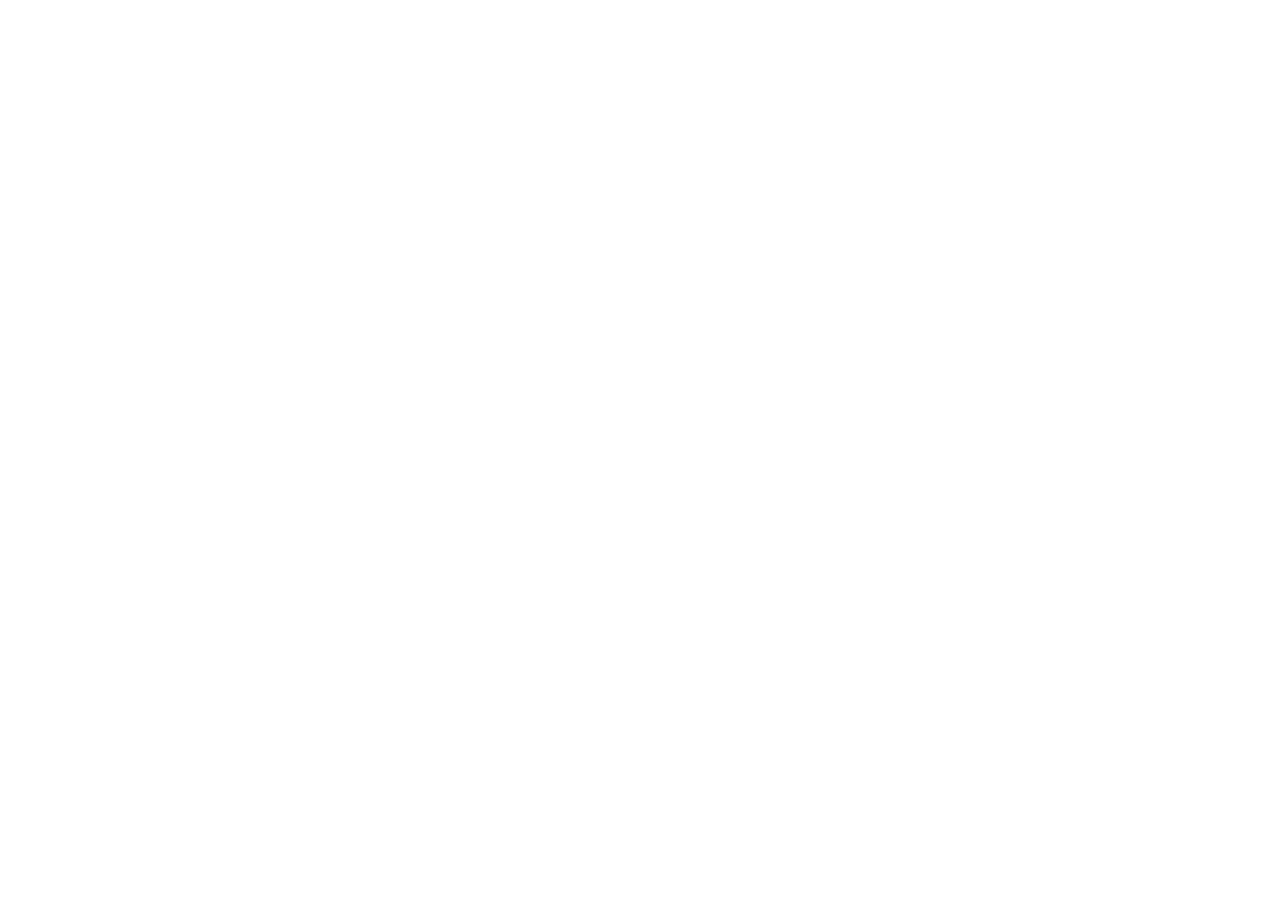
==== index.html @ 6540b945 "Add files via upload" ====
<!DOCTYPE html>
<html lang="en">
<head>
    <meta charset="UTF-8">
    <meta name="viewport" content="width=device-width, initial-scale=1.0">
    <title>consultora</title>
    <link rel="stylesheet" href="style.css">
</head>
<body>
    
</body>
</html>
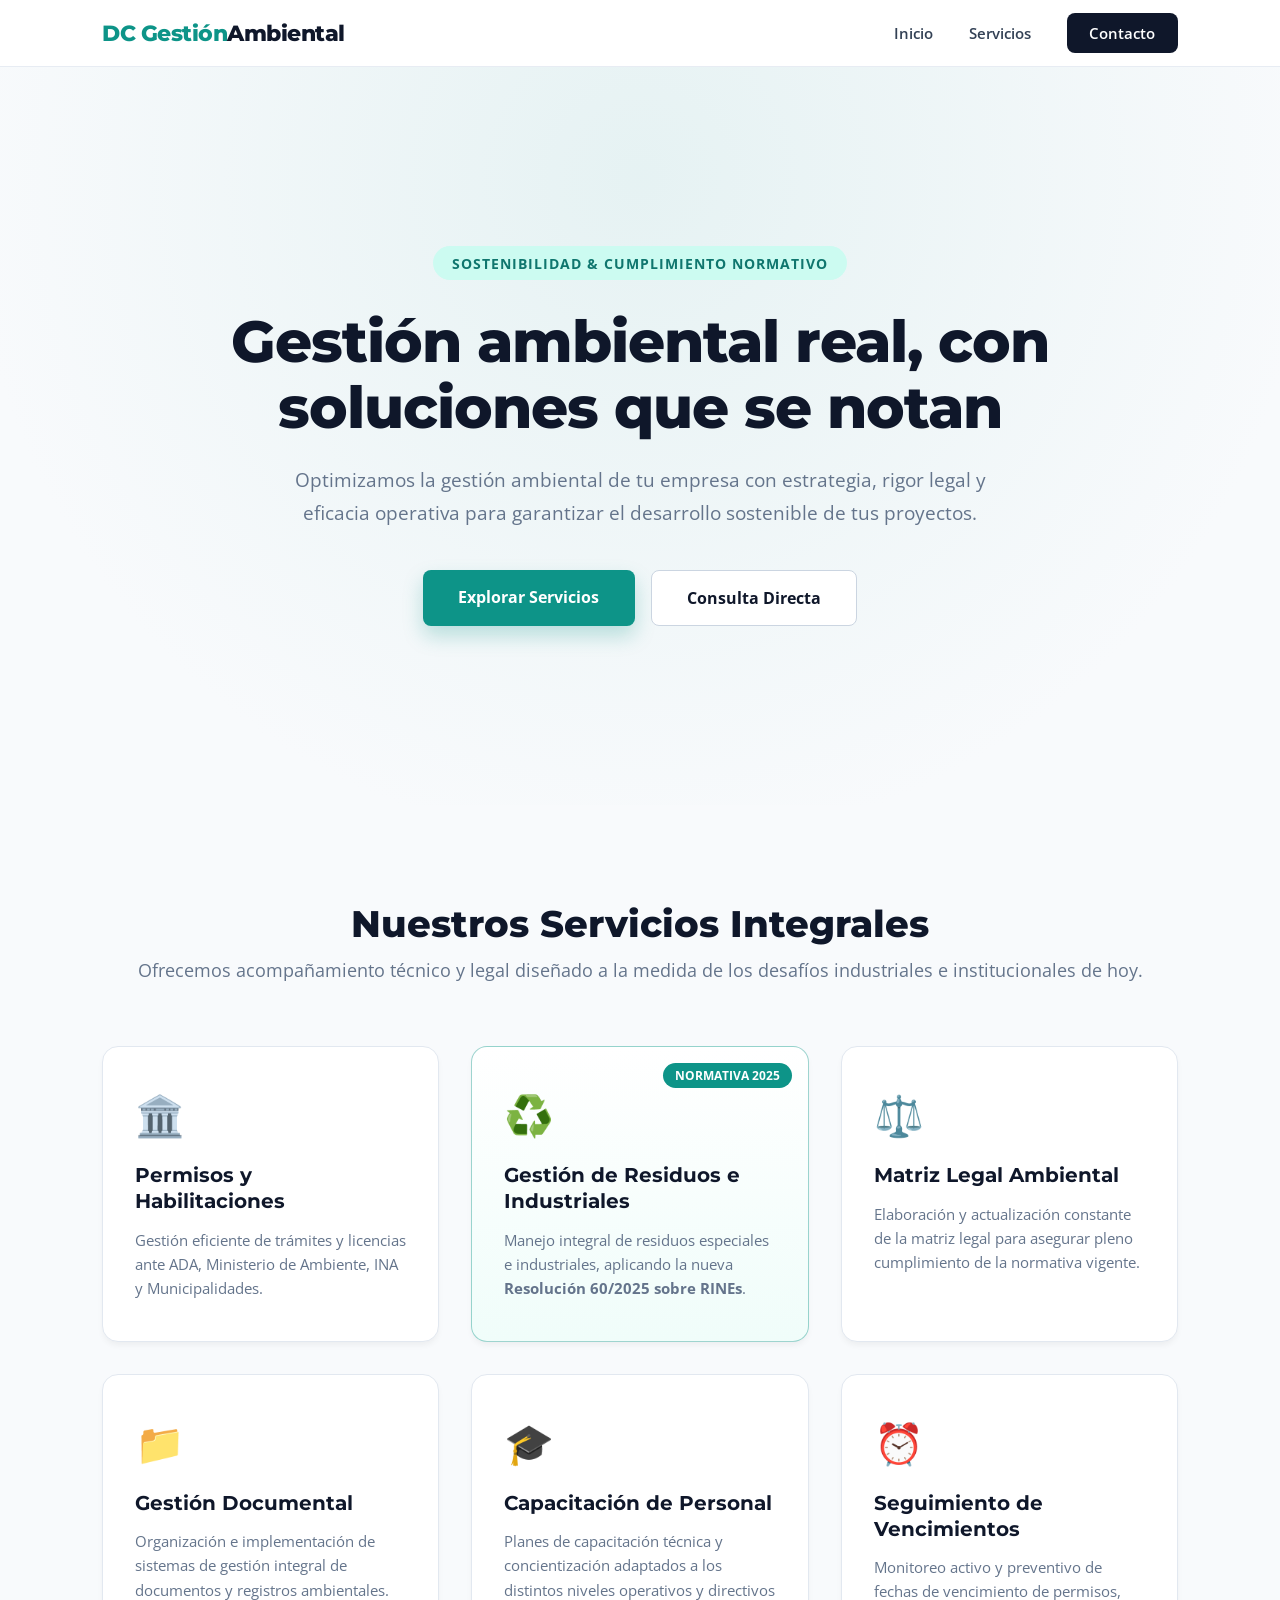
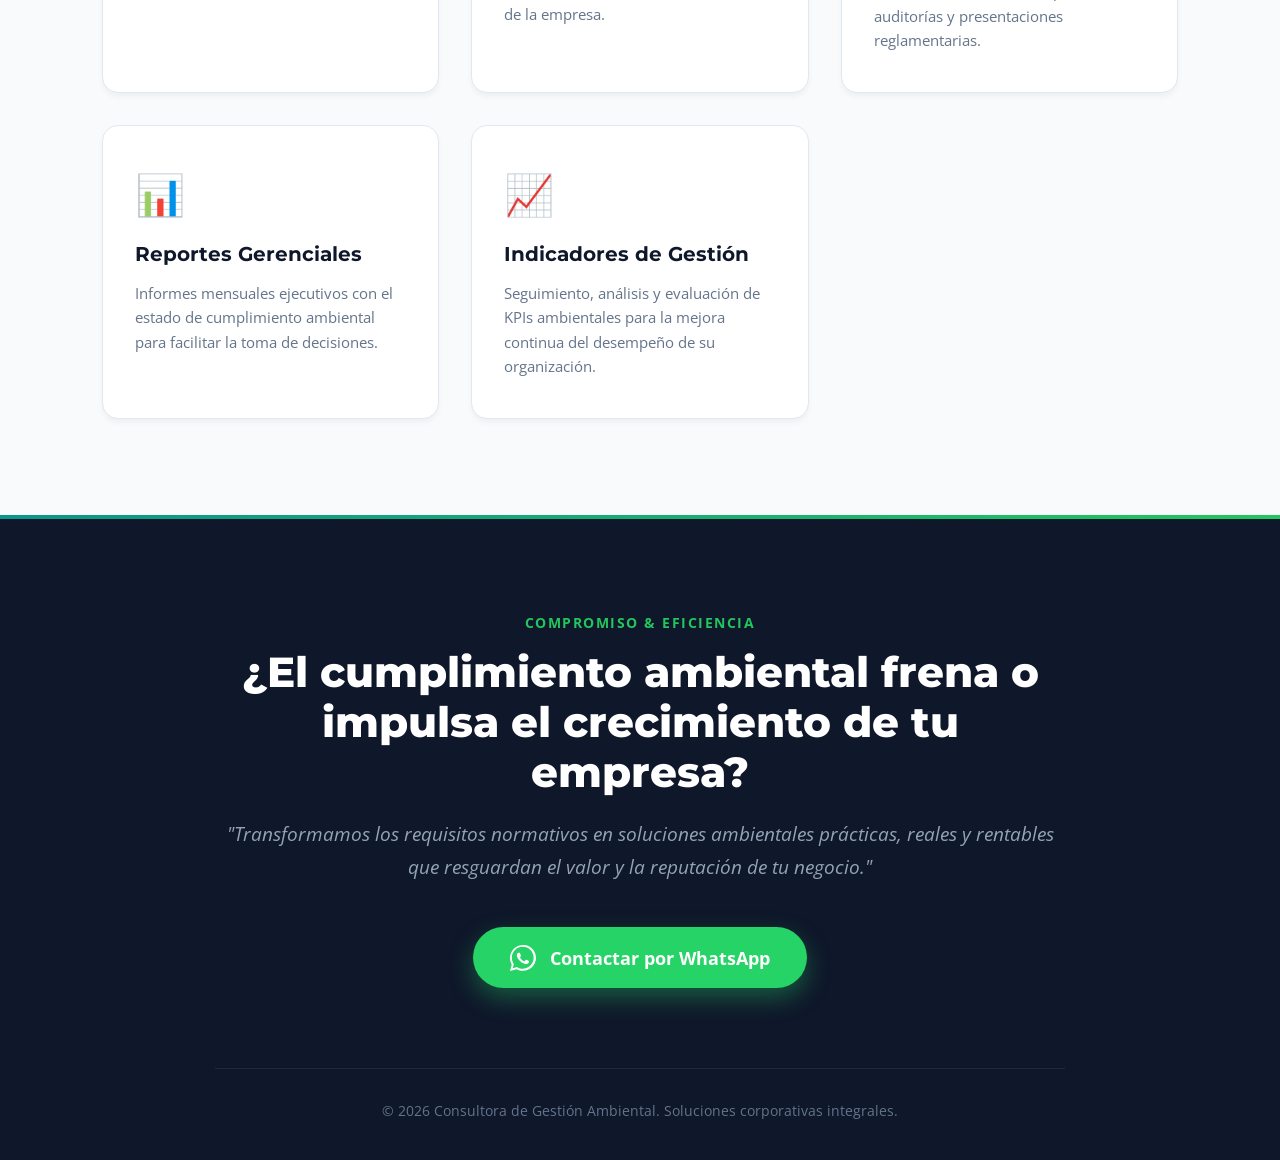
==== commit 3666717b: "Add files via upload" ====
--- a/index.html
+++ b/index.html
@@ -1,12 +1,123 @@
 <!DOCTYPE html>
-<html lang="en">
+<html lang="es">
 <head>
     <meta charset="UTF-8">
     <meta name="viewport" content="width=device-width, initial-scale=1.0">
-    <title>consultora</title>
-    <link rel="stylesheet" href="style.css">
+    <title>Consultora de Gestión Ambiental</title>
+    <link rel="stylesheet" href="stile.css">
+    <link rel="preconnect" href="https://fonts.googleapis.com">
+    <link rel="preconnect" href="https://fonts.gstatic.com" crossorigin>
+    <link href="https://fonts.googleapis.com/css2?family=Montserrat:wght@400;600;700;800&family=Open+Sans:wght@400;500;600;700&display=swap" rel="stylesheet">
 </head>
 <body>
-    
+
+    <!-- Header Navigation -->
+    <header class="navbar">
+        <div class="logo">
+            <span class="logo-accent">DC Gestión</span>Ambiental
+        </div>
+        <nav>
+            <a href="#inicio">Inicio</a>
+            <a href="#servicios">Servicios</a>
+            <a href="#contacto" class="btn-nav">Contacto</a>
+        </nav>
+    </header>
+
+    <!-- Hero Section -->
+    <section id="inicio" class="hero">
+        <div class="hero-content">
+            <span class="badge">Sostenibilidad & Cumplimiento Normativo</span>
+            <h1>Gestión ambiental real, con soluciones que se notan</h1>
+            <p>Optimizamos la gestión ambiental de tu empresa con estrategia, rigor legal y eficacia operativa para garantizar el desarrollo sostenible de tus proyectos.</p>
+            <div class="hero-buttons">
+                <a href="#servicios" class="btn-main">Explorar Servicios</a>
+                <a href="https://wa.me/542324520026?text=Hola,%20quisiera%20consultar%20por%20los%20servicios%20de%20gesti%C3%B3n%20ambiental." class="btn-secondary-wsp" target="_blank" rel="noopener">
+                    Consulta Directa
+                </a>
+            </div>
+        </div>
+    </section>
+
+    <!-- Services Section -->
+    <section id="servicios" class="services">
+        <div class="section-title">
+            <h2>Nuestros Servicios Integrales</h2>
+            <p>Ofrecemos acompañamiento técnico y legal diseñado a la medida de los desafíos industriales e institucionales de hoy.</p>
+        </div>
+        <div class="cards-grid">
+
+            <div class="card">
+                <div class="card-icon">🏛️</div>
+                <h3>Permisos y Habilitaciones</h3>
+                <p>Gestión eficiente de trámites y licencias ante ADA, Ministerio de Ambiente, INA y Municipalidades.</p>
+            </div>
+
+            <div class="card card-featured">
+                <div class="featured-tag">Normativa 2025</div>
+                <div class="card-icon">♻️</div>
+                <h3>Gestión de Residuos e Industriales</h3>
+                <p>Manejo integral de residuos especiales e industriales, aplicando la nueva <strong>Resolución 60/2025 sobre RINEs</strong>.</p>
+            </div>
+
+            <div class="card">
+                <div class="card-icon">⚖️</div>
+                <h3>Matriz Legal Ambiental</h3>
+                <p>Elaboración y actualización constante de la matriz legal para asegurar pleno cumplimiento de la normativa vigente.</p>
+            </div>
+
+            <div class="card">
+                <div class="card-icon">📁</div>
+                <h3>Gestión Documental</h3>
+                <p>Organización e implementación de sistemas de gestión integral de documentos y registros ambientales.</p>
+            </div>
+
+            <div class="card">
+                <div class="card-icon">🎓</div>
+                <h3>Capacitación de Personal</h3>
+                <p>Planes de capacitación técnica y concientización adaptados a los distintos niveles operativos y directivos de la empresa.</p>
+            </div>
+
+            <div class="card">
+                <div class="card-icon">⏰</div>
+                <h3>Seguimiento de Vencimientos</h3>
+                <p>Monitoreo activo y preventivo de fechas de vencimiento de permisos, auditorías y presentaciones reglamentarias.</p>
+            </div>
+
+            <div class="card">
+                <div class="card-icon">📊</div>
+                <h3>Reportes Gerenciales</h3>
+                <p>Informes mensuales ejecutivos con el estado de cumplimiento ambiental para facilitar la toma de decisiones.</p>
+            </div>
+
+            <div class="card">
+                <div class="card-icon">📈</div>
+                <h3>Indicadores de Gestión</h3>
+                <p>Seguimiento, análisis y evaluación de KPIs ambientales para la mejora continua del desempeño de su organización.</p>
+            </div>
+
+        </div>
+    </section>
+
+    <!-- Footer & Contact CTA -->
+    <footer id="contacto" class="footer">
+        <div class="footer-container">
+            <div class="footer-cta">
+                <span class="cta-badge">Compromiso & Eficiencia</span>
+                <h2>¿El cumplimiento ambiental frena o impulsa el crecimiento de tu empresa?</h2>
+                <p class="quote">"Transformamos los requisitos normativos en soluciones ambientales prácticas, reales y rentables que resguardan el valor y la reputación de tu negocio."</p>
+
+                <a href="https://wa.me/542324520026?text=Hola,%20me%20gustar%C3%ADa%20coordinar%20una%20reuni%C3%B3n%20para%20evaluar%20la%20gesti%C3%B3n%20ambiental%20de%20mi%20empresa." class="btn-whatsapp" target="_blank" rel="noopener">
+                    <svg class="wsp-icon" viewBox="0 0 32 32">
+                        <path d="M16 0c-8.837 0-16 7.163-16 16 0 2.825 0.737 5.607 2.137 8.048l-2.137 7.952 8.138-2.135c2.372 1.292 5.062 1.972 7.862 1.972 8.837 0 16-7.163 16-16s-7.163-16-16-16zM16 29.387c-2.452 0-4.858-0.658-6.962-1.905l-0.5-0.297-5.172 1.357 1.38-5.042-0.328-0.522c-1.368-2.182-2.091-4.708-2.091-7.291 0-7.383 6.004-13.387 13.387-13.387s13.387 6.004 13.387 13.387c0 7.383-6.004 13.387-13.387 13.387zM22.723 19.342c-0.368-0.185-2.183-1.077-2.52-1.2-0.338-0.123-0.585-0.185-0.832 0.185s-0.957 1.2-1.172 1.447c-0.215 0.247-0.43 0.277-0.798 0.092s-1.558-0.575-2.968-1.833c-1.098-0.98-1.84-2.19-2.055-2.56-0.215-0.37-0.023-0.57 0.162-0.753 0.167-0.165 0.368-0.43 0.553-0.647 0.185-0.215 0.247-0.37 0.368-0.615 0.123-0.247 0.062-0.462-0.030-0.647s-0.832-2.003-1.14-2.743c-0.3-0.722-0.607-0.623-0.832-0.635-0.215-0.010-0.462-0.010-0.708-0.010s-0.647 0.092-0.985 0.462c-0.338 0.37-1.292 1.262-1.292 3.078s1.323 3.57 1.508 3.817c0.185 0.247 2.603 3.975 6.307 5.575 0.88 0.38 1.567 0.607 2.102 0.777 0.883 0.28 1.687 0.24 2.322 0.145 0.708-0.105 2.183-0.892 2.492-1.753 0.308-0.862 0.308-1.6 0.215-1.753-0.092-0.153-0.338-0.247-0.707-0.432z"></path>
+                    </svg>
+                    Contactar por WhatsApp
+                </a>
+            </div>
+            <div class="footer-bottom">
+                <p>&copy; 2026 Consultora de Gestión Ambiental. Soluciones corporativas integrales.</p>
+            </div>
+        </div>
+    </footer>
+
 </body>
 </html>
--- a/stile.css
+++ b/stile.css
@@ -0,0 +1,361 @@
+:root {
+    --primary: #0D9488;
+    --primary-dark: #0F766E;
+    --primary-light: #CCFBF1;
+    --secondary: #0F172A;
+    --accent: #22C55E;
+    --bg-light: #F8FAFC;
+    --text-main: #334155;
+    --text-muted: #64748B;
+    --white: #FFFFFF;
+    --shadow-sm: 0 4px 6px -1px rgba(0, 0, 0, 0.05);
+    --shadow-hover: 0 20px 25px -5px rgba(13, 148, 136, 0.15), 0 8px 10px -6px rgba(0, 0, 0, 0.05);
+    --transition: all 0.35s cubic-bezier(0.4, 0, 0.2, 1);
+}
+
+* {
+    margin: 0;
+    padding: 0;
+    box-sizing: border-box;
+}
+
+html {
+    scroll-behavior: smooth;
+    font-family: 'Open Sans', sans-serif;
+    color: var(--text-main);
+    background-color: var(--bg-light);
+}
+
+h1, h2, h3, .logo {
+    font-family: 'Montserrat', sans-serif;
+}
+
+/* Header & Navbar */
+.navbar {
+    display: flex;
+    justify-content: space-between;
+    align-items: center;
+    padding: 1.25rem 8%;
+    background: rgba(255, 255, 255, 0.92);
+    backdrop-filter: blur(12px);
+    position: sticky;
+    top: 0;
+    z-index: 1000;
+    border-bottom: 1px solid rgba(226, 232, 240, 0.8);
+}
+
+.logo {
+    font-size: 1.35rem;
+    font-weight: 800;
+    color: var(--secondary);
+    letter-spacing: -0.5px;
+}
+
+.logo-accent {
+    color: var(--primary);
+}
+
+.navbar nav a {
+    text-decoration: none;
+    color: var(--text-main);
+    margin-left: 2rem;
+    font-weight: 600;
+    font-size: 0.95rem;
+    transition: var(--transition);
+}
+
+.navbar nav a:hover {
+    color: var(--primary);
+}
+
+.navbar nav .btn-nav {
+    background: var(--secondary);
+    color: var(--white);
+    padding: 0.65rem 1.4rem;
+    border-radius: 8px;
+}
+
+.navbar nav .btn-nav:hover {
+    background: var(--primary);
+    color: var(--white);
+}
+
+/* Hero Section */
+.hero {
+    min-height: 82vh;
+    display: flex;
+    align-items: center;
+    justify-content: center;
+    text-align: center;
+    background: radial-gradient(circle at 50% 15%, rgba(13, 148, 136, 0.08) 0%, rgba(248, 250, 252, 1) 75%);
+    padding: 5rem 1.5rem;
+}
+
+.hero-content {
+    max-width: 850px;
+}
+
+.badge {
+    display: inline-block;
+    padding: 0.45rem 1.2rem;
+    background: var(--primary-light);
+    color: var(--primary-dark);
+    border-radius: 50px;
+    font-size: 0.85rem;
+    font-weight: 700;
+    margin-bottom: 1.75rem;
+    text-transform: uppercase;
+    letter-spacing: 1px;
+}
+
+.hero h1 {
+    font-size: clamp(2.3rem, 5vw, 3.6rem);
+    color: var(--secondary);
+    line-height: 1.15;
+    font-weight: 800;
+    margin-bottom: 1.5rem;
+    letter-spacing: -1px;
+}
+
+.hero p {
+    font-size: 1.2rem;
+    color: var(--text-muted);
+    margin-bottom: 2.5rem;
+    line-height: 1.7;
+    max-width: 760px;
+    margin-left: auto;
+    margin-right: auto;
+}
+
+.hero-buttons {
+    display: flex;
+    gap: 1rem;
+    justify-content: center;
+    flex-wrap: wrap;
+}
+
+.btn-main {
+    display: inline-block;
+    padding: 1rem 2.2rem;
+    background: var(--primary);
+    color: var(--white);
+    text-decoration: none;
+    font-weight: 700;
+    border-radius: 8px;
+    box-shadow: 0 10px 20px rgba(13, 148, 136, 0.25);
+    transition: var(--transition);
+}
+
+.btn-main:hover {
+    transform: translateY(-3px);
+    background: var(--primary-dark);
+    box-shadow: 0 15px 25px rgba(13, 148, 136, 0.35);
+}
+
+.btn-secondary-wsp {
+    display: inline-block;
+    padding: 1rem 2.2rem;
+    background: var(--white);
+    color: var(--secondary);
+    border: 1.5px solid #CBD5E1;
+    text-decoration: none;
+    font-weight: 700;
+    border-radius: 8px;
+    transition: var(--transition);
+}
+
+.btn-secondary-wsp:hover {
+    border-color: var(--primary);
+    color: var(--primary);
+    transform: translateY(-3px);
+}
+
+/* Services Section */
+.services {
+    padding: 6rem 8%;
+}
+
+.section-title {
+    text-align: center;
+    margin-bottom: 4rem;
+}
+
+.section-title h2 {
+    font-size: 2.3rem;
+    color: var(--secondary);
+    margin-bottom: 0.75rem;
+    font-weight: 800;
+}
+
+.section-title p {
+    color: var(--text-muted);
+    font-size: 1.1rem;
+}
+
+.cards-grid {
+    display: grid;
+    grid-template-columns: repeat(auto-fit, minmax(280px, 1fr));
+    gap: 2rem;
+}
+
+.card {
+    background: var(--white);
+    padding: 2.5rem 2rem;
+    border-radius: 16px;
+    border: 1px solid #E2E8F0;
+    box-shadow: var(--shadow-sm);
+    transition: var(--transition);
+    position: relative;
+    display: flex;
+    flex-direction: column;
+}
+
+/* Visual Highlight on Hover */
+.card:hover {
+    transform: translateY(-10px) scale(1.02);
+    border-color: var(--primary);
+    box-shadow: var(--shadow-hover);
+}
+
+.card-featured {
+    border-color: rgba(13, 148, 136, 0.4);
+    background: linear-gradient(180deg, #FFFFFF 0%, #F0FDFA 100%);
+}
+
+.featured-tag {
+    position: absolute;
+    top: 1rem;
+    right: 1rem;
+    background: var(--primary);
+    color: var(--white);
+    font-size: 0.75rem;
+    font-weight: 700;
+    padding: 0.25rem 0.75rem;
+    border-radius: 20px;
+    text-transform: uppercase;
+}
+
+.card-icon {
+    font-size: 2.5rem;
+    margin-bottom: 1.25rem;
+}
+
+.card h3 {
+    font-size: 1.25rem;
+    color: var(--secondary);
+    margin-bottom: 0.85rem;
+    line-height: 1.3;
+    font-weight: 700;
+}
+
+.card p {
+    color: var(--text-muted);
+    font-size: 0.95rem;
+    line-height: 1.6;
+}
+
+/* Footer Section */
+.footer {
+    background: var(--secondary);
+    color: var(--white);
+    padding: 6rem 8% 2.5rem 8%;
+    position: relative;
+    overflow: hidden;
+}
+
+.footer::before {
+    content: '';
+    position: absolute;
+    top: 0;
+    left: 0;
+    width: 100%;
+    height: 4px;
+    background: linear-gradient(90deg, var(--primary), var(--accent));
+}
+
+.footer-container {
+    max-width: 850px;
+    margin: 0 auto;
+    text-align: center;
+}
+
+.cta-badge {
+    display: inline-block;
+    color: var(--accent);
+    font-size: 0.85rem;
+    font-weight: 700;
+    text-transform: uppercase;
+    letter-spacing: 1.5px;
+    margin-bottom: 1rem;
+}
+
+.footer-cta h2 {
+    font-size: clamp(1.8rem, 3.5vw, 2.6rem);
+    margin-bottom: 1.25rem;
+    font-weight: 800;
+    line-height: 1.2;
+}
+
+.footer-cta .quote {
+    font-size: 1.2rem;
+    color: #94A3B8;
+    margin-bottom: 2.75rem;
+    line-height: 1.7;
+    font-style: italic;
+}
+
+.btn-whatsapp {
+    display: inline-flex;
+    align-items: center;
+    gap: 0.85rem;
+    background: #25D366;
+    color: var(--white);
+    text-decoration: none;
+    font-size: 1.15rem;
+    font-weight: 700;
+    padding: 1.1rem 2.3rem;
+    border-radius: 50px;
+    box-shadow: 0 10px 25px rgba(37, 211, 102, 0.35);
+    transition: var(--transition);
+}
+
+.btn-whatsapp:hover {
+    background: #1DA851;
+    transform: translateY(-4px) scale(1.03);
+    box-shadow: 0 18px 35px rgba(37, 211, 102, 0.45);
+}
+
+.wsp-icon {
+    width: 26px;
+    height: 26px;
+    fill: currentColor;
+}
+
+.footer-bottom {
+    margin-top: 5rem;
+    padding-top: 2rem;
+    border-top: 1px solid #1E293B;
+    font-size: 0.85rem;
+    color: #64748B;
+}
+
+/* Responsive Styles */
+@media (max-width: 768px) {
+    .navbar {
+        flex-direction: column;
+        gap: 1rem;
+        padding: 1rem;
+    }
+    .navbar nav a {
+        margin: 0 0.5rem;
+    }
+    .hero {
+        padding: 3rem 1rem;
+    }
+    .services {
+        padding: 4rem 5%;
+    }
+    .footer {
+        padding: 4rem 5% 2rem 5%;
+    }
+}
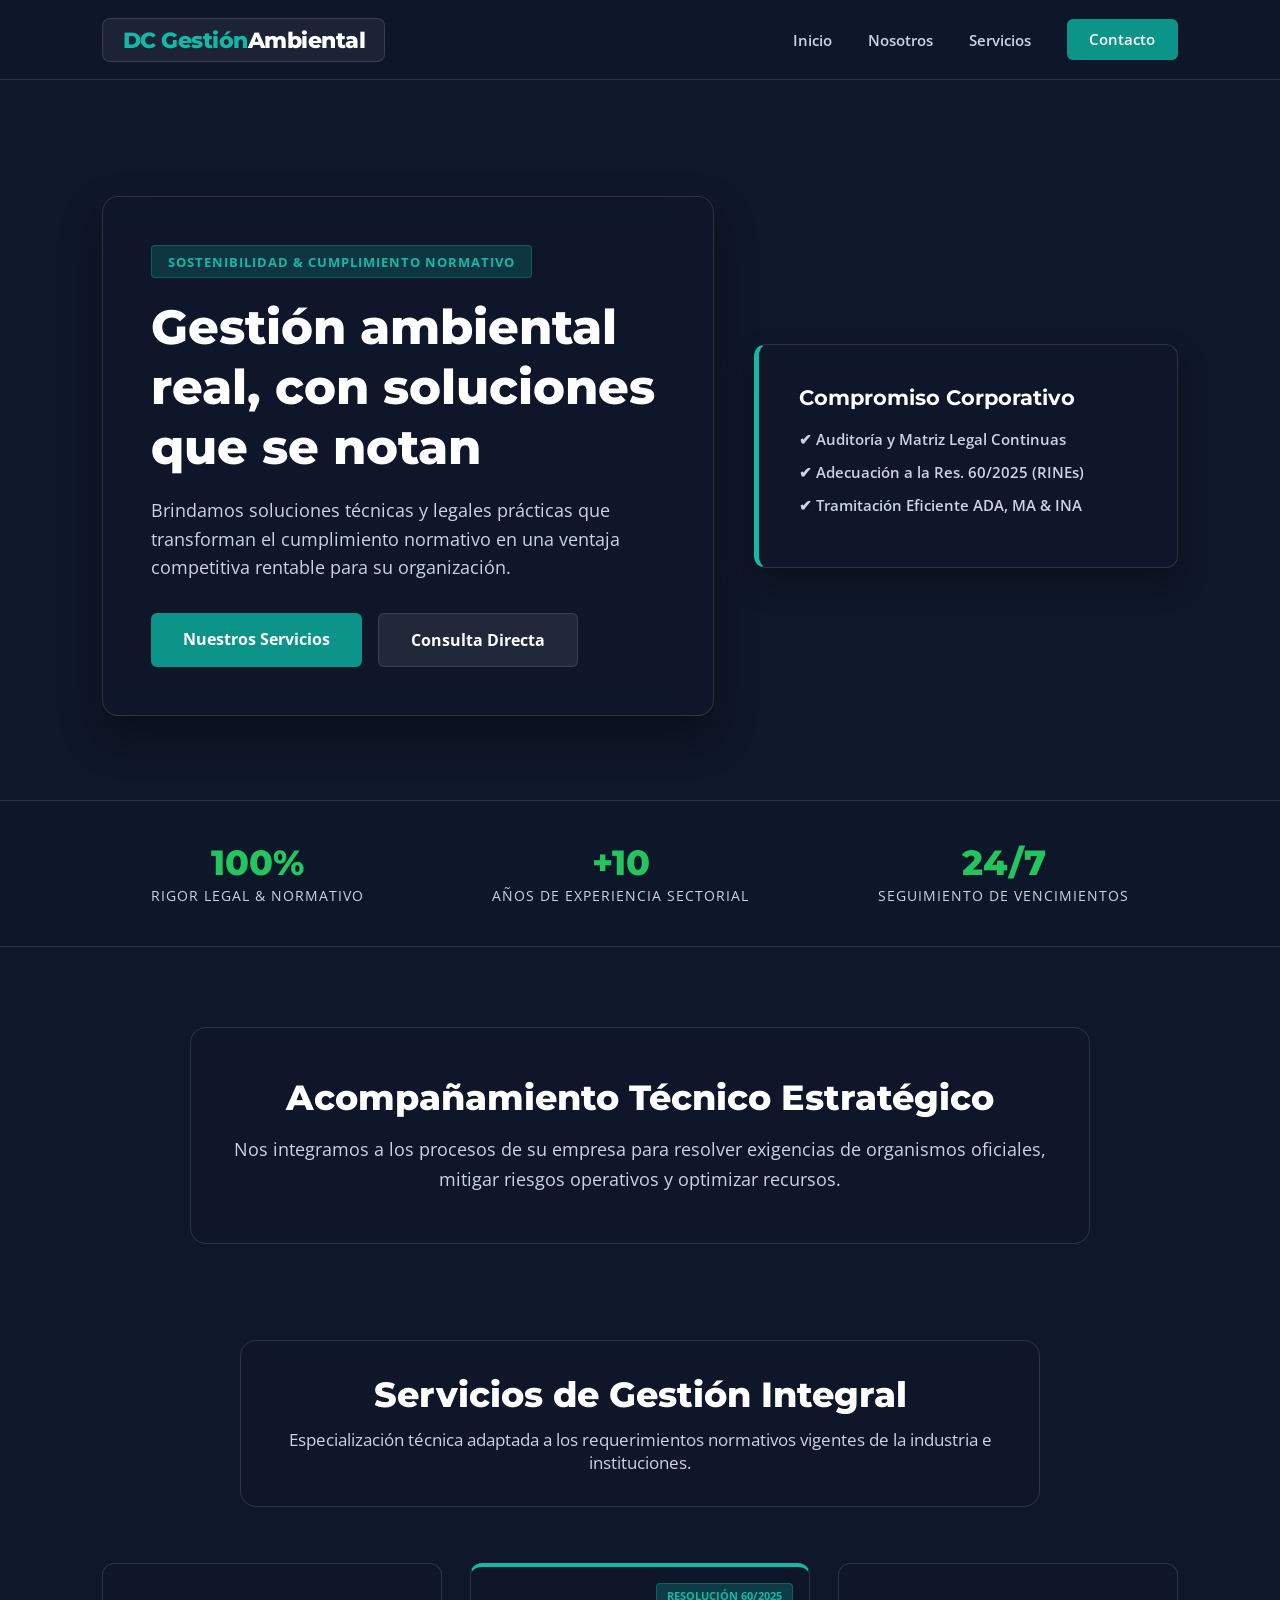
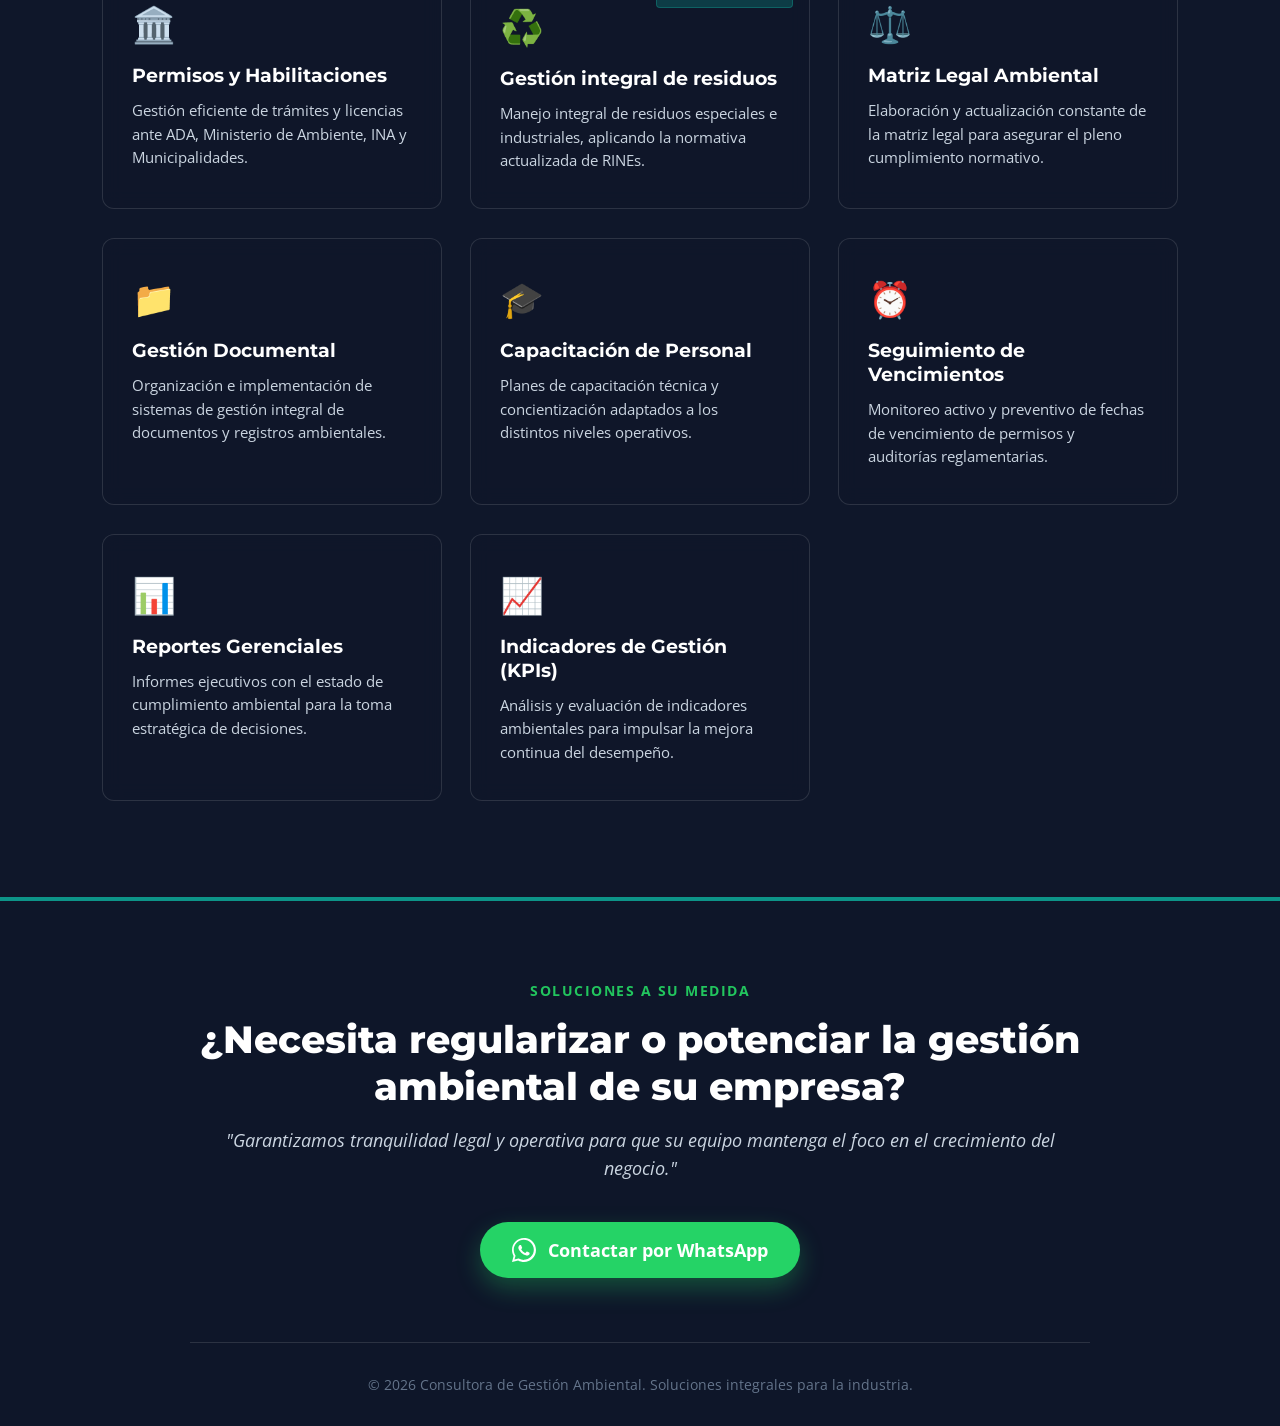
==== commit 153c1dcf: "Add files via upload" ====
--- a/index.html
+++ b/index.html
@@ -3,46 +3,82 @@
 <head>
     <meta charset="UTF-8">
     <meta name="viewport" content="width=device-width, initial-scale=1.0">
-    <title>Consultora de Gestión Ambiental</title>
+    <title>Consultora de Gestión Ambiental | Soluciones Corporativas</title>
     <link rel="stylesheet" href="stile.css">
     <link rel="preconnect" href="https://fonts.googleapis.com">
     <link rel="preconnect" href="https://fonts.gstatic.com" crossorigin>
-    <link href="https://fonts.googleapis.com/css2?family=Montserrat:wght@400;600;700;800&family=Open+Sans:wght@400;500;600;700&display=swap" rel="stylesheet">
+    <link href="https://fonts.googleapis.com/css2?family=Montserrat:wght@500;600;700;800&family=Open+Sans:wght@400;500;600;700&display=swap" rel="stylesheet">
 </head>
 <body>
 
-    <!-- Header Navigation -->
+    <!-- Header / Navbar Oscuro con Transparencia -->
     <header class="navbar">
-        <div class="logo">
+        <div class="logo-box">
             <span class="logo-accent">DC Gestión</span>Ambiental
         </div>
         <nav>
             <a href="#inicio">Inicio</a>
+            <a href="#nosotros">Nosotros</a>
             <a href="#servicios">Servicios</a>
             <a href="#contacto" class="btn-nav">Contacto</a>
         </nav>
     </header>
 
-    <!-- Hero Section -->
+    <!-- Hero Section con Tarjeta Oscura Traslúcida -->
     <section id="inicio" class="hero">
-        <div class="hero-content">
-            <span class="badge">Sostenibilidad & Cumplimiento Normativo</span>
-            <h1>Gestión ambiental real, con soluciones que se notan</h1>
-            <p>Optimizamos la gestión ambiental de tu empresa con estrategia, rigor legal y eficacia operativa para garantizar el desarrollo sostenible de tus proyectos.</p>
-            <div class="hero-buttons">
-                <a href="#servicios" class="btn-main">Explorar Servicios</a>
-                <a href="https://wa.me/542324520026?text=Hola,%20quisiera%20consultar%20por%20los%20servicios%20de%20gesti%C3%B3n%20ambiental." class="btn-secondary-wsp" target="_blank" rel="noopener">
-                    Consulta Directa
-                </a>
+        <div class="hero-container">
+            <div class="hero-card">
+                <span class="badge">Sostenibilidad & Cumplimiento Normativo</span>
+                <h1>Gestión ambiental real, con soluciones que se notan</h1>
+                <p>Brindamos soluciones técnicas y legales prácticas que transforman el cumplimiento normativo en una ventaja competitiva rentable para su organización.</p>
+                <div class="hero-buttons">
+                    <a href="#servicios" class="btn-main">Nuestros Servicios</a>
+                    <a href="https://wa.me/542324520026?text=Hola,%20quisiera%20consultar%20por%20los%20servicios%20de%20gesti%C3%B3n%20ambiental." class="btn-secondary" target="_blank" rel="noopener">Consulta Directa</a>
+                </div>
             </div>
+
+            <div class="summary-box">
+                <h3>Compromiso Corporativo</h3>
+                <ul>
+                    <li>✔ Auditoría y Matriz Legal Continuas</li>
+                    <li>✔ Adecuación a la Res. 60/2025 (RINEs)</li>
+                    <li>✔ Tramitación Eficiente ADA, MA & INA</li>
+                </ul>
+            </div>
+        </div>
+    </section>
+
+    <!-- Barra de Indicadores con Fondo Oscuro -->
+    <section class="stats-bar">
+        <div class="stats-container">
+            <div class="stat-item">
+                <span class="stat-number">100%</span>
+                <span class="stat-label">Rigor Legal & Normativo</span>
+            </div>
+            <div class="stat-item">
+                <span class="stat-number">+10</span>
+                <span class="stat-label">Años de Experiencia Sectorial</span>
+            </div>
+            <div class="stat-item">
+                <span class="stat-number">24/7</span>
+                <span class="stat-label">Seguimiento de Vencimientos</span>
+            </div>
+        </div>
+    </section>
+
+    <!-- Sección Sobre Nosotros -->
+    <section id="nosotros" class="about">
+        <div class="about-card">
+            <h2>Acompañamiento Técnico Estratégico</h2>
+            <p>Nos integramos a los procesos de su empresa para resolver exigencias de organismos oficiales, mitigar riesgos operativos y optimizar recursos.</p>
         </div>
     </section>
 
     <!-- Services Section -->
     <section id="servicios" class="services">
         <div class="section-title">
-            <h2>Nuestros Servicios Integrales</h2>
-            <p>Ofrecemos acompañamiento técnico y legal diseñado a la medida de los desafíos industriales e institucionales de hoy.</p>
+            <h2>Servicios de Gestión Integral</h2>
+            <p>Especialización técnica adaptada a los requerimientos normativos vigentes de la industria e instituciones.</p>
         </div>
         <div class="cards-grid">
 
@@ -53,16 +89,16 @@
             </div>
 
             <div class="card card-featured">
-                <div class="featured-tag">Normativa 2025</div>
+                <div class="featured-tag">Resolución 60/2025</div>
                 <div class="card-icon">♻️</div>
-                <h3>Gestión de Residuos e Industriales</h3>
-                <p>Manejo integral de residuos especiales e industriales, aplicando la nueva <strong>Resolución 60/2025 sobre RINEs</strong>.</p>
+                <h3>Gestión integral de residuos</h3>
+                <p>Manejo integral de residuos especiales e industriales, aplicando la normativa actualizada de RINEs.</p>
             </div>
 
             <div class="card">
                 <div class="card-icon">⚖️</div>
                 <h3>Matriz Legal Ambiental</h3>
-                <p>Elaboración y actualización constante de la matriz legal para asegurar pleno cumplimiento de la normativa vigente.</p>
+                <p>Elaboración y actualización constante de la matriz legal para asegurar el pleno cumplimiento normativo.</p>
             </div>
 
             <div class="card">
@@ -74,37 +110,37 @@
             <div class="card">
                 <div class="card-icon">🎓</div>
                 <h3>Capacitación de Personal</h3>
-                <p>Planes de capacitación técnica y concientización adaptados a los distintos niveles operativos y directivos de la empresa.</p>
+                <p>Planes de capacitación técnica y concientización adaptados a los distintos niveles operativos.</p>
             </div>
 
             <div class="card">
                 <div class="card-icon">⏰</div>
                 <h3>Seguimiento de Vencimientos</h3>
-                <p>Monitoreo activo y preventivo de fechas de vencimiento de permisos, auditorías y presentaciones reglamentarias.</p>
+                <p>Monitoreo activo y preventivo de fechas de vencimiento de permisos y auditorías reglamentarias.</p>
             </div>
 
             <div class="card">
                 <div class="card-icon">📊</div>
                 <h3>Reportes Gerenciales</h3>
-                <p>Informes mensuales ejecutivos con el estado de cumplimiento ambiental para facilitar la toma de decisiones.</p>
+                <p>Informes ejecutivos con el estado de cumplimiento ambiental para la toma estratégica de decisiones.</p>
             </div>
 
             <div class="card">
                 <div class="card-icon">📈</div>
-                <h3>Indicadores de Gestión</h3>
-                <p>Seguimiento, análisis y evaluación de KPIs ambientales para la mejora continua del desempeño de su organización.</p>
+                <h3>Indicadores de Gestión (KPIs)</h3>
+                <p>Análisis y evaluación de indicadores ambientales para impulsar la mejora continua del desempeño.</p>
             </div>
 
         </div>
     </section>
 
-    <!-- Footer & Contact CTA -->
+    <!-- Footer CTA -->
     <footer id="contacto" class="footer">
         <div class="footer-container">
             <div class="footer-cta">
-                <span class="cta-badge">Compromiso & Eficiencia</span>
-                <h2>¿El cumplimiento ambiental frena o impulsa el crecimiento de tu empresa?</h2>
-                <p class="quote">"Transformamos los requisitos normativos en soluciones ambientales prácticas, reales y rentables que resguardan el valor y la reputación de tu negocio."</p>
+                <span class="cta-badge">Soluciones a su Medida</span>
+                <h2>¿Necesita regularizar o potenciar la gestión ambiental de su empresa?</h2>
+                <p class="quote">"Garantizamos tranquilidad legal y operativa para que su equipo mantenga el foco en el crecimiento del negocio."</p>
 
                 <a href="https://wa.me/542324520026?text=Hola,%20me%20gustar%C3%ADa%20coordinar%20una%20reuni%C3%B3n%20para%20evaluar%20la%20gesti%C3%B3n%20ambiental%20de%20mi%20empresa." class="btn-whatsapp" target="_blank" rel="noopener">
                     <svg class="wsp-icon" viewBox="0 0 32 32">
@@ -114,7 +150,7 @@
                 </a>
             </div>
             <div class="footer-bottom">
-                <p>&copy; 2026 Consultora de Gestión Ambiental. Soluciones corporativas integrales.</p>
+                <p>&copy; 2026 Consultora de Gestión Ambiental. Soluciones integrales para la industria.</p>
             </div>
         </div>
     </footer>
--- a/stile.css
+++ b/stile.css
@@ -1,16 +1,17 @@
 :root {
     --primary: #0D9488;
-    --primary-dark: #0F766E;
-    --primary-light: #CCFBF1;
-    --secondary: #0F172A;
+    --primary-light: #14B8A6;
     --accent: #22C55E;
-    --bg-light: #F8FAFC;
-    --text-main: #334155;
-    --text-muted: #64748B;
-    --white: #FFFFFF;
-    --shadow-sm: 0 4px 6px -1px rgba(0, 0, 0, 0.05);
-    --shadow-hover: 0 20px 25px -5px rgba(13, 148, 136, 0.15), 0 8px 10px -6px rgba(0, 0, 0, 0.05);
-    --transition: all 0.35s cubic-bezier(0.4, 0, 0.2, 1);
+    
+    /* Variables para fondos oscuros con transparencia (Dark Glassmorphism) */
+    --dark-bg-80: rgba(15, 23, 42, 0.85);
+    --dark-bg-90: rgba(15, 23, 42, 0.92);
+    --dark-card: rgba(15, 23, 42, 0.80);
+    --dark-border: rgba(255, 255, 255, 0.12);
+    
+    --text-white: #FFFFFF;
+    --text-muted: #CBD5E1;
+    --transition: all 0.3s cubic-bezier(0.4, 0, 0.2, 1);
 }
 
 * {
@@ -22,42 +23,56 @@
 html {
     scroll-behavior: smooth;
     font-family: 'Open Sans', sans-serif;
-    color: var(--text-main);
-    background-color: var(--bg-light);
-}
-
-h1, h2, h3, .logo {
+    color: var(--text-white);
+}
+
+body {
+    background-color: #0F172A;
+    /* Imagen ambiental visibilizada con una capa de tinte oscuro suave */
+    background-image: 
+        linear-gradient(to bottom, rgba(15, 23, 42, 0.55), rgba(15, 23, 42, 0.75)),
+        url('https://images.unsplash.com/photo-1448375240586-882707db888b?auto=format&fit=crop&w=1920&q=80');
+    background-size: cover;
+    background-position: center;
+    background-attachment: fixed;
+}
+
+h1, h2, h3, .logo-box {
     font-family: 'Montserrat', sans-serif;
 }
 
-/* Header & Navbar */
+/* Header / Navbar Oscuro Traslúcido */
 .navbar {
     display: flex;
     justify-content: space-between;
     align-items: center;
-    padding: 1.25rem 8%;
-    background: rgba(255, 255, 255, 0.92);
+    padding: 1.1rem 8%;
+    background: var(--dark-bg-90);
     backdrop-filter: blur(12px);
     position: sticky;
     top: 0;
     z-index: 1000;
-    border-bottom: 1px solid rgba(226, 232, 240, 0.8);
-}
-
-.logo {
+    border-bottom: 1px solid var(--dark-border);
+}
+
+.logo-box {
     font-size: 1.35rem;
     font-weight: 800;
-    color: var(--secondary);
+    color: var(--text-white);
+    background: rgba(255, 255, 255, 0.06);
+    padding: 0.5rem 1.2rem;
+    border-radius: 8px;
+    border: 1px solid var(--dark-border);
     letter-spacing: -0.5px;
 }
 
 .logo-accent {
-    color: var(--primary);
+    color: var(--primary-light);
 }
 
 .navbar nav a {
     text-decoration: none;
-    color: var(--text-main);
+    color: var(--text-muted);
     margin-left: 2rem;
     font-weight: 600;
     font-size: 0.95rem;
@@ -65,297 +80,391 @@
 }
 
 .navbar nav a:hover {
-    color: var(--primary);
+    color: var(--primary-light);
 }
 
 .navbar nav .btn-nav {
-    background: var(--secondary);
-    color: var(--white);
+    background: var(--primary);
+    color: var(--text-white);
     padding: 0.65rem 1.4rem;
-    border-radius: 8px;
+    border-radius: 6px;
 }
 
 .navbar nav .btn-nav:hover {
-    background: var(--primary);
-    color: var(--white);
+    background: var(--primary-light);
 }
 
 /* Hero Section */
 .hero {
-    min-height: 82vh;
+    padding: 6rem 8% 4rem 8%;
+    min-height: 80vh;
     display: flex;
     align-items: center;
-    justify-content: center;
-    text-align: center;
-    background: radial-gradient(circle at 50% 15%, rgba(13, 148, 136, 0.08) 0%, rgba(248, 250, 252, 1) 75%);
-    padding: 5rem 1.5rem;
-}
-
-.hero-content {
-    max-width: 850px;
+}
+
+.hero-container {
+    display: grid;
+    grid-template-columns: 1.3fr 0.9fr;
+    gap: 2.5rem;
+    align-items: center;
+    max-width: 1200px;
+    margin: 0 auto;
+}
+
+/* Tarjeta Principal del Hero Oscura Traslúcida */
+.hero-card {
+    background: var(--dark-card);
+    backdrop-filter: blur(12px);
+    padding: 3rem;
+    border-radius: 16px;
+    border: 1px solid var(--dark-border);
+    box-shadow: 0 20px 40px rgba(0, 0, 0, 0.4);
 }
 
 .badge {
     display: inline-block;
-    padding: 0.45rem 1.2rem;
-    background: var(--primary-light);
-    color: var(--primary-dark);
-    border-radius: 50px;
-    font-size: 0.85rem;
-    font-weight: 700;
-    margin-bottom: 1.75rem;
+    padding: 0.4rem 1rem;
+    background: rgba(13, 148, 136, 0.25);
+    color: var(--primary-light);
+    border: 1px solid rgba(20, 184, 166, 0.3);
+    border-radius: 4px;
+    font-size: 0.8rem;
+    font-weight: 700;
+    margin-bottom: 1.2rem;
     text-transform: uppercase;
     letter-spacing: 1px;
 }
 
-.hero h1 {
-    font-size: clamp(2.3rem, 5vw, 3.6rem);
-    color: var(--secondary);
-    line-height: 1.15;
-    font-weight: 800;
-    margin-bottom: 1.5rem;
-    letter-spacing: -1px;
-}
-
-.hero p {
-    font-size: 1.2rem;
-    color: var(--text-muted);
-    margin-bottom: 2.5rem;
-    line-height: 1.7;
-    max-width: 760px;
-    margin-left: auto;
-    margin-right: auto;
+.hero-card h1 {
+    font-size: clamp(2rem, 3.8vw, 3rem);
+    color: var(--text-white);
+    line-height: 1.25;
+    font-weight: 800;
+    margin-bottom: 1.2rem;
+}
+
+.hero-card p {
+    font-size: 1.1rem;
+    color: var(--text-muted);
+    line-height: 1.6;
+    margin-bottom: 2rem;
 }
 
 .hero-buttons {
     display: flex;
     gap: 1rem;
-    justify-content: center;
     flex-wrap: wrap;
 }
 
 .btn-main {
-    display: inline-block;
-    padding: 1rem 2.2rem;
+    padding: 0.95rem 2rem;
     background: var(--primary);
-    color: var(--white);
+    color: var(--text-white);
     text-decoration: none;
     font-weight: 700;
-    border-radius: 8px;
-    box-shadow: 0 10px 20px rgba(13, 148, 136, 0.25);
+    border-radius: 6px;
     transition: var(--transition);
 }
 
 .btn-main:hover {
-    transform: translateY(-3px);
-    background: var(--primary-dark);
-    box-shadow: 0 15px 25px rgba(13, 148, 136, 0.35);
-}
-
-.btn-secondary-wsp {
-    display: inline-block;
-    padding: 1rem 2.2rem;
-    background: var(--white);
-    color: var(--secondary);
-    border: 1.5px solid #CBD5E1;
+    background: var(--primary-light);
+    transform: translateY(-2px);
+}
+
+.btn-secondary {
+    padding: 0.95rem 2rem;
+    background: rgba(255, 255, 255, 0.08);
+    color: var(--text-white);
+    border: 1px solid var(--dark-border);
     text-decoration: none;
     font-weight: 700;
-    border-radius: 8px;
+    border-radius: 6px;
     transition: var(--transition);
 }
 
-.btn-secondary-wsp:hover {
-    border-color: var(--primary);
-    color: var(--primary);
-    transform: translateY(-3px);
-}
-
-/* Services Section */
+.btn-secondary:hover {
+    border-color: var(--primary-light);
+    color: var(--primary-light);
+    background: rgba(255, 255, 255, 0.15);
+}
+
+/* Tarjeta Lateral */
+.summary-box {
+    background: var(--dark-card);
+    backdrop-filter: blur(12px);
+    border-left: 5px solid var(--primary-light);
+    padding: 2.5rem;
+    border-radius: 12px;
+    border-top: 1px solid var(--dark-border);
+    border-right: 1px solid var(--dark-border);
+    border-bottom: 1px solid var(--dark-border);
+    box-shadow: 0 15px 30px rgba(0, 0, 0, 0.3);
+}
+
+.summary-box h3 {
+    font-size: 1.3rem;
+    color: var(--text-white);
+    margin-bottom: 1.2rem;
+}
+
+.summary-box ul {
+    list-style: none;
+}
+
+.summary-box li {
+    font-size: 0.95rem;
+    color: var(--text-muted);
+    margin-bottom: 0.8rem;
+    font-weight: 600;
+}
+
+/* Barra de Estadísticas */
+.stats-bar {
+    background: var(--dark-bg-90);
+    backdrop-filter: blur(10px);
+    border-top: 1px solid var(--dark-border);
+    border-bottom: 1px solid var(--dark-border);
+    padding: 2.5rem 8%;
+}
+
+.stats-container {
+    display: flex;
+    justify-content: space-around;
+    align-items: center;
+    max-width: 1100px;
+    margin: 0 auto;
+    flex-wrap: wrap;
+    gap: 2rem;
+}
+
+.stat-item {
+    text-align: center;
+}
+
+.stat-number {
+    display: block;
+    font-size: 2.2rem;
+    font-weight: 800;
+    color: var(--accent);
+    font-family: 'Montserrat', sans-serif;
+}
+
+.stat-label {
+    font-size: 0.85rem;
+    color: var(--text-muted);
+    text-transform: uppercase;
+    letter-spacing: 1px;
+}
+
+/* Sobre Nosotros */
+.about {
+    padding: 5rem 8% 2rem 8%;
+}
+
+.about-card {
+    max-width: 900px;
+    margin: 0 auto;
+    text-align: center;
+    background: var(--dark-card);
+    backdrop-filter: blur(10px);
+    padding: 3rem 2rem;
+    border-radius: 16px;
+    border: 1px solid var(--dark-border);
+}
+
+.about-card h2 {
+    font-size: 2.2rem;
+    color: var(--text-white);
+    margin-bottom: 1rem;
+    font-weight: 800;
+}
+
+.about-card p {
+    font-size: 1.1rem;
+    color: var(--text-muted);
+    line-height: 1.7;
+}
+
+/* Sección de Servicios con Tarjetas Oscuras */
 .services {
-    padding: 6rem 8%;
+    padding: 4rem 8% 6rem 8%;
 }
 
 .section-title {
     text-align: center;
-    margin-bottom: 4rem;
+    margin-bottom: 3.5rem;
+    background: var(--dark-card);
+    backdrop-filter: blur(10px);
+    padding: 2rem 1.5rem;
+    border-radius: 16px;
+    border: 1px solid var(--dark-border);
+    max-width: 800px;
+    margin-left: auto;
+    margin-right: auto;
 }
 
 .section-title h2 {
-    font-size: 2.3rem;
-    color: var(--secondary);
+    font-size: 2.2rem;
+    color: var(--text-white);
     margin-bottom: 0.75rem;
     font-weight: 800;
 }
 
 .section-title p {
     color: var(--text-muted);
-    font-size: 1.1rem;
+    font-size: 1.05rem;
 }
 
 .cards-grid {
     display: grid;
-    grid-template-columns: repeat(auto-fit, minmax(280px, 1fr));
-    gap: 2rem;
+    grid-template-columns: repeat(auto-fit, minmax(270px, 1fr));
+    gap: 1.8rem;
+    max-width: 1200px;
+    margin: 0 auto;
 }
 
 .card {
-    background: var(--white);
-    padding: 2.5rem 2rem;
-    border-radius: 16px;
-    border: 1px solid #E2E8F0;
-    box-shadow: var(--shadow-sm);
+    background: var(--dark-card);
+    backdrop-filter: blur(10px);
+    padding: 2.2rem 1.8rem;
+    border-radius: 12px;
+    border: 1px solid var(--dark-border);
     transition: var(--transition);
     position: relative;
-    display: flex;
-    flex-direction: column;
-}
-
-/* Visual Highlight on Hover */
+}
+
 .card:hover {
-    transform: translateY(-10px) scale(1.02);
-    border-color: var(--primary);
-    box-shadow: var(--shadow-hover);
+    transform: translateY(-6px);
+    border-color: var(--primary-light);
+    background: rgba(15, 23, 42, 0.92);
+    box-shadow: 0 15px 30px rgba(13, 148, 136, 0.25);
 }
 
 .card-featured {
-    border-color: rgba(13, 148, 136, 0.4);
-    background: linear-gradient(180deg, #FFFFFF 0%, #F0FDFA 100%);
+    border-top: 4px solid var(--primary-light);
 }
 
 .featured-tag {
     position: absolute;
     top: 1rem;
     right: 1rem;
-    background: var(--primary);
-    color: var(--white);
-    font-size: 0.75rem;
-    font-weight: 700;
-    padding: 0.25rem 0.75rem;
-    border-radius: 20px;
+    background: rgba(13, 148, 136, 0.3);
+    color: var(--primary-light);
+    border: 1px solid rgba(20, 184, 166, 0.3);
+    font-size: 0.7rem;
+    font-weight: 700;
+    padding: 0.25rem 0.6rem;
+    border-radius: 4px;
     text-transform: uppercase;
 }
 
 .card-icon {
-    font-size: 2.5rem;
-    margin-bottom: 1.25rem;
+    font-size: 2.2rem;
+    margin-bottom: 1rem;
 }
 
 .card h3 {
-    font-size: 1.25rem;
-    color: var(--secondary);
-    margin-bottom: 0.85rem;
-    line-height: 1.3;
+    font-size: 1.2rem;
+    color: var(--text-white);
+    margin-bottom: 0.75rem;
     font-weight: 700;
 }
 
 .card p {
     color: var(--text-muted);
-    font-size: 0.95rem;
+    font-size: 0.92rem;
     line-height: 1.6;
 }
 
-/* Footer Section */
+/* Footer CTA */
 .footer {
-    background: var(--secondary);
-    color: var(--white);
-    padding: 6rem 8% 2.5rem 8%;
-    position: relative;
-    overflow: hidden;
-}
-
-.footer::before {
-    content: '';
-    position: absolute;
-    top: 0;
-    left: 0;
-    width: 100%;
-    height: 4px;
-    background: linear-gradient(90deg, var(--primary), var(--accent));
+    background: var(--dark-bg-90);
+    backdrop-filter: blur(12px);
+    color: var(--text-white);
+    padding: 5rem 8% 2rem 8%;
+    border-top: 4px solid var(--primary);
 }
 
 .footer-container {
-    max-width: 850px;
+    max-width: 900px;
     margin: 0 auto;
     text-align: center;
 }
 
 .cta-badge {
-    display: inline-block;
     color: var(--accent);
     font-size: 0.85rem;
     font-weight: 700;
     text-transform: uppercase;
     letter-spacing: 1.5px;
     margin-bottom: 1rem;
+    display: block;
 }
 
 .footer-cta h2 {
-    font-size: clamp(1.8rem, 3.5vw, 2.6rem);
-    margin-bottom: 1.25rem;
-    font-weight: 800;
-    line-height: 1.2;
+    font-size: clamp(1.8rem, 3vw, 2.4rem);
+    margin-bottom: 1rem;
+    font-weight: 800;
 }
 
 .footer-cta .quote {
-    font-size: 1.2rem;
-    color: #94A3B8;
-    margin-bottom: 2.75rem;
-    line-height: 1.7;
+    font-size: 1.1rem;
+    color: var(--text-muted);
+    margin-bottom: 2.5rem;
+    line-height: 1.6;
     font-style: italic;
 }
 
 .btn-whatsapp {
     display: inline-flex;
     align-items: center;
-    gap: 0.85rem;
+    gap: 0.75rem;
     background: #25D366;
-    color: var(--white);
+    color: var(--text-white);
     text-decoration: none;
-    font-size: 1.15rem;
-    font-weight: 700;
-    padding: 1.1rem 2.3rem;
+    font-size: 1.1rem;
+    font-weight: 700;
+    padding: 1rem 2rem;
     border-radius: 50px;
-    box-shadow: 0 10px 25px rgba(37, 211, 102, 0.35);
     transition: var(--transition);
+    box-shadow: 0 10px 25px rgba(37, 211, 102, 0.3);
 }
 
 .btn-whatsapp:hover {
     background: #1DA851;
-    transform: translateY(-4px) scale(1.03);
-    box-shadow: 0 18px 35px rgba(37, 211, 102, 0.45);
+    transform: translateY(-3px);
 }
 
 .wsp-icon {
-    width: 26px;
-    height: 26px;
+    width: 24px;
+    height: 24px;
     fill: currentColor;
 }
 
 .footer-bottom {
-    margin-top: 5rem;
+    margin-top: 4rem;
     padding-top: 2rem;
-    border-top: 1px solid #1E293B;
+    border-top: 1px solid var(--dark-border);
     font-size: 0.85rem;
     color: #64748B;
 }
 
-/* Responsive Styles */
+/* Responsivo */
+@media (max-width: 900px) {
+    .hero-container {
+        grid-template-columns: 1fr;
+    }
+}
+
 @media (max-width: 768px) {
     .navbar {
         flex-direction: column;
         gap: 1rem;
-        padding: 1rem;
     }
     .navbar nav a {
         margin: 0 0.5rem;
     }
-    .hero {
-        padding: 3rem 1rem;
-    }
-    .services {
-        padding: 4rem 5%;
-    }
-    .footer {
-        padding: 4rem 5% 2rem 5%;
+    .stats-container {
+        flex-direction: column;
     }
 }
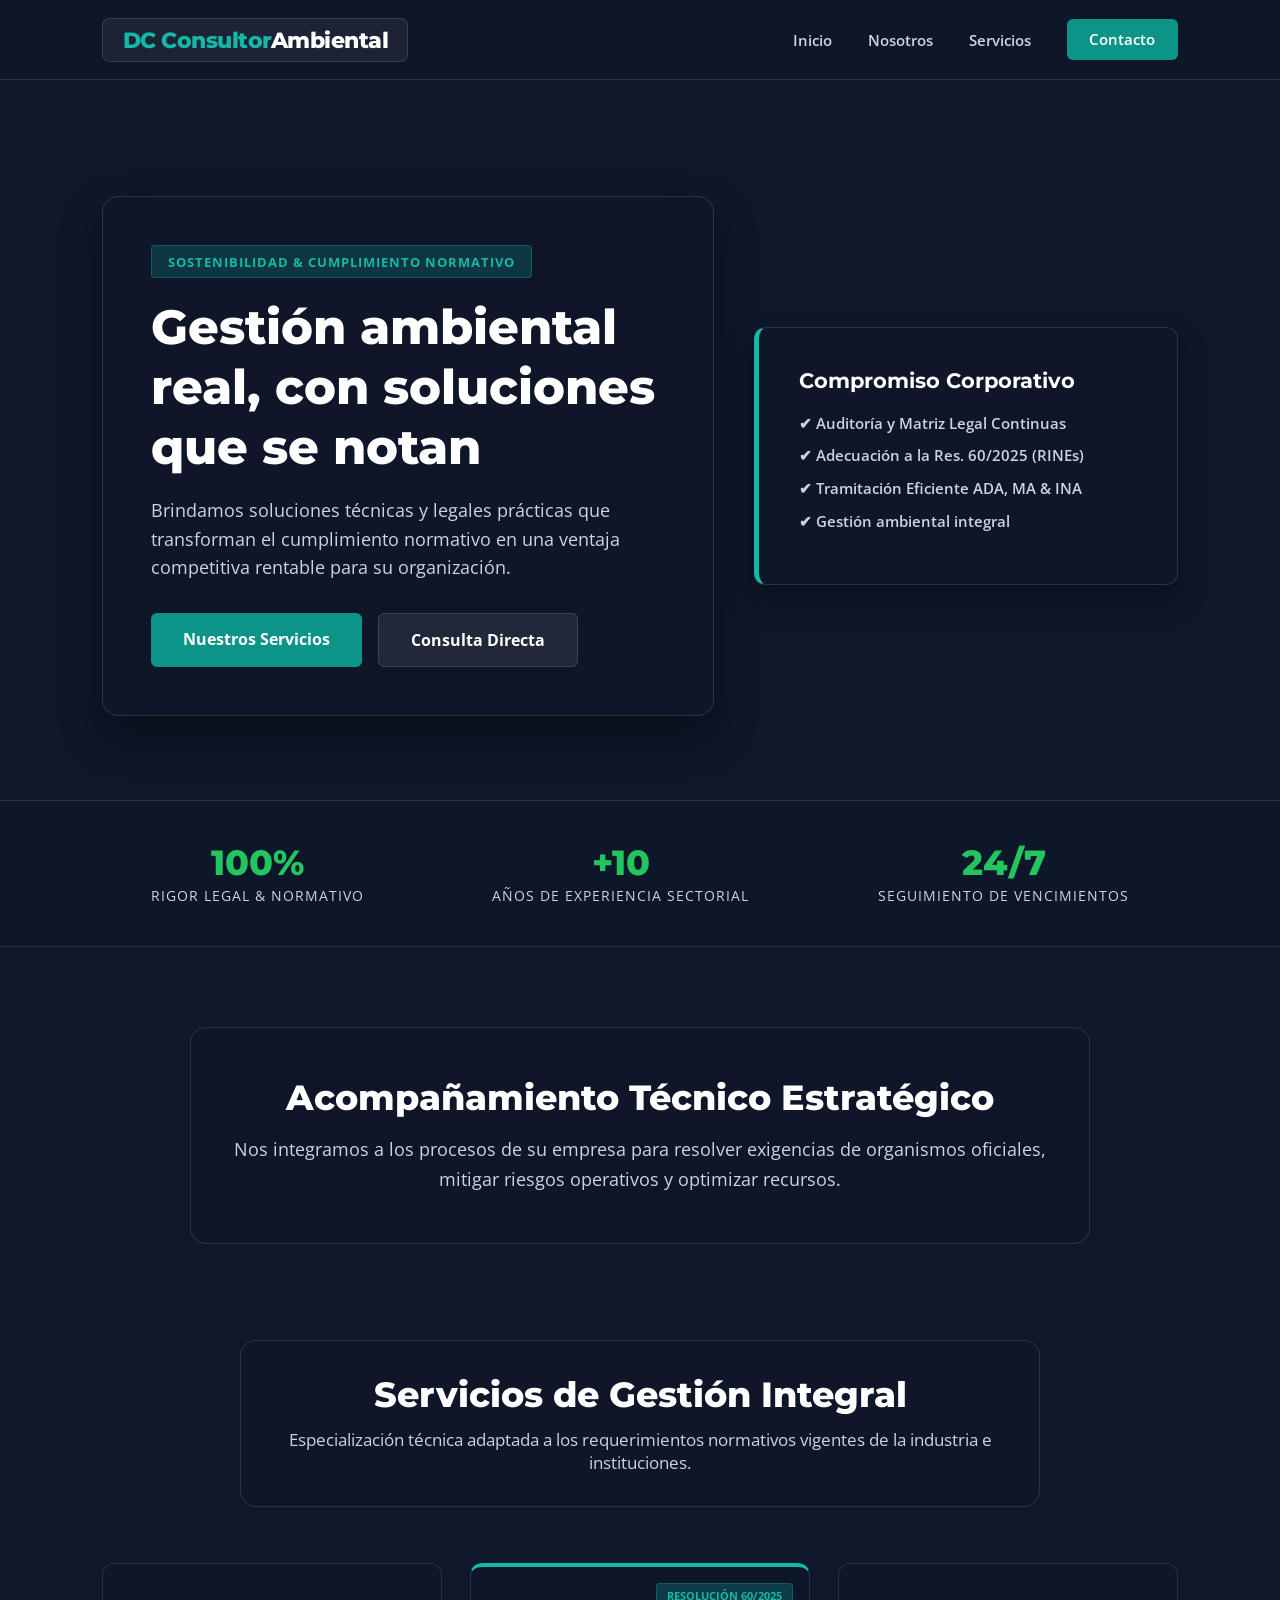
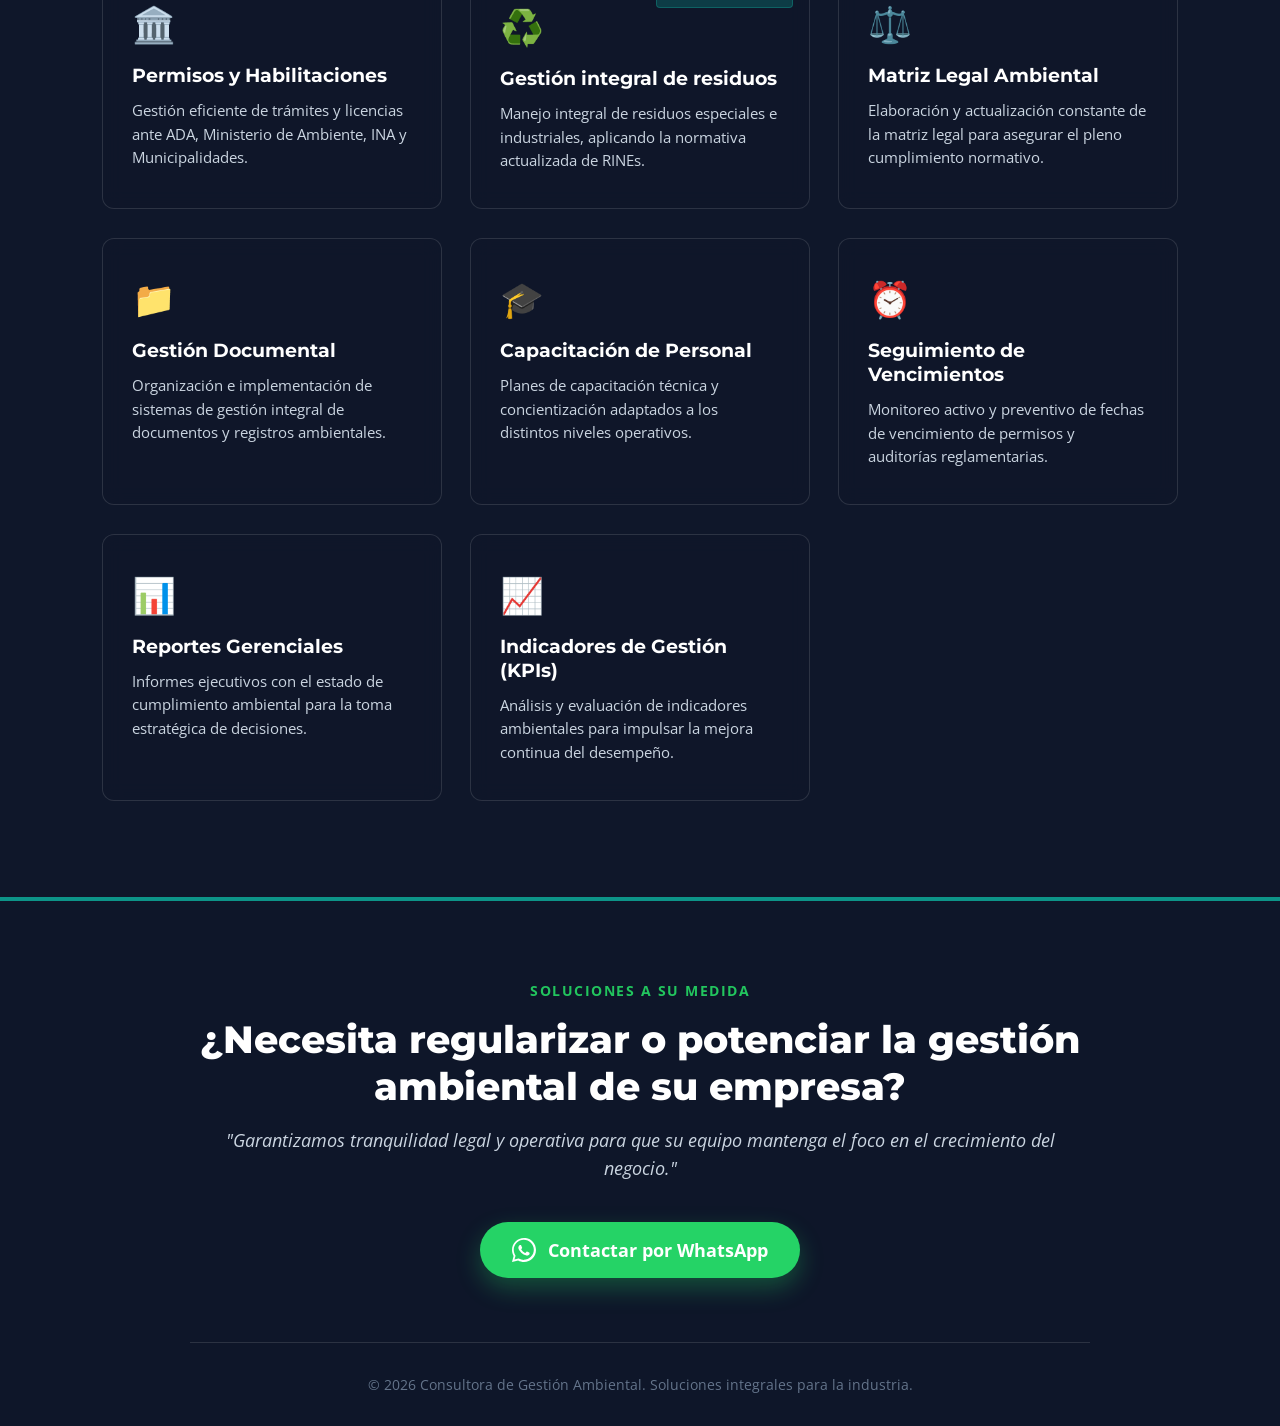
==== commit 09a1b8ba: "Add files via upload" ====
--- a/index.html
+++ b/index.html
@@ -14,7 +14,7 @@
     <!-- Header / Navbar Oscuro con Transparencia -->
     <header class="navbar">
         <div class="logo-box">
-            <span class="logo-accent">DC Gestión</span>Ambiental
+            <span class="logo-accent">DC Consultor</span>Ambiental
         </div>
         <nav>
             <a href="#inicio">Inicio</a>
@@ -43,6 +43,7 @@
                     <li>✔ Auditoría y Matriz Legal Continuas</li>
                     <li>✔ Adecuación a la Res. 60/2025 (RINEs)</li>
                     <li>✔ Tramitación Eficiente ADA, MA & INA</li>
+                    <li>✔ Gestión ambiental integral</li>
                 </ul>
             </div>
         </div>
